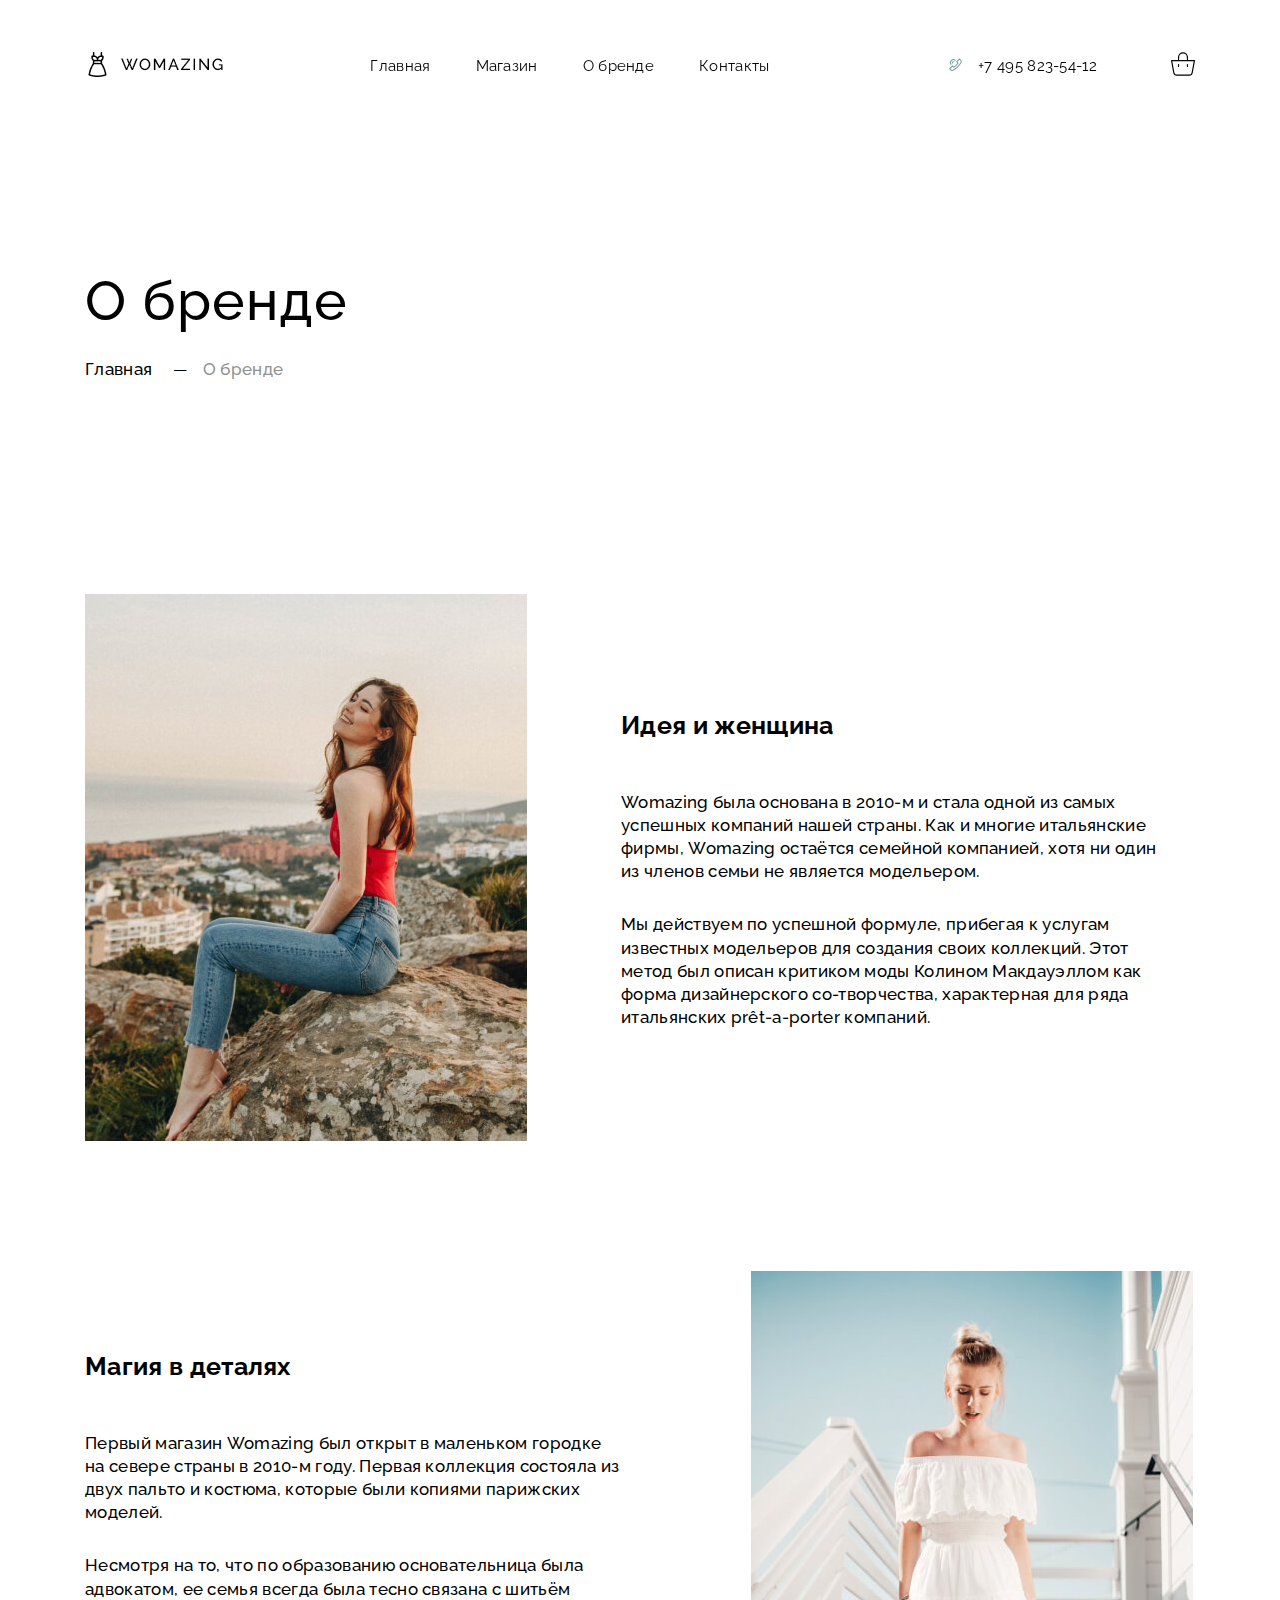
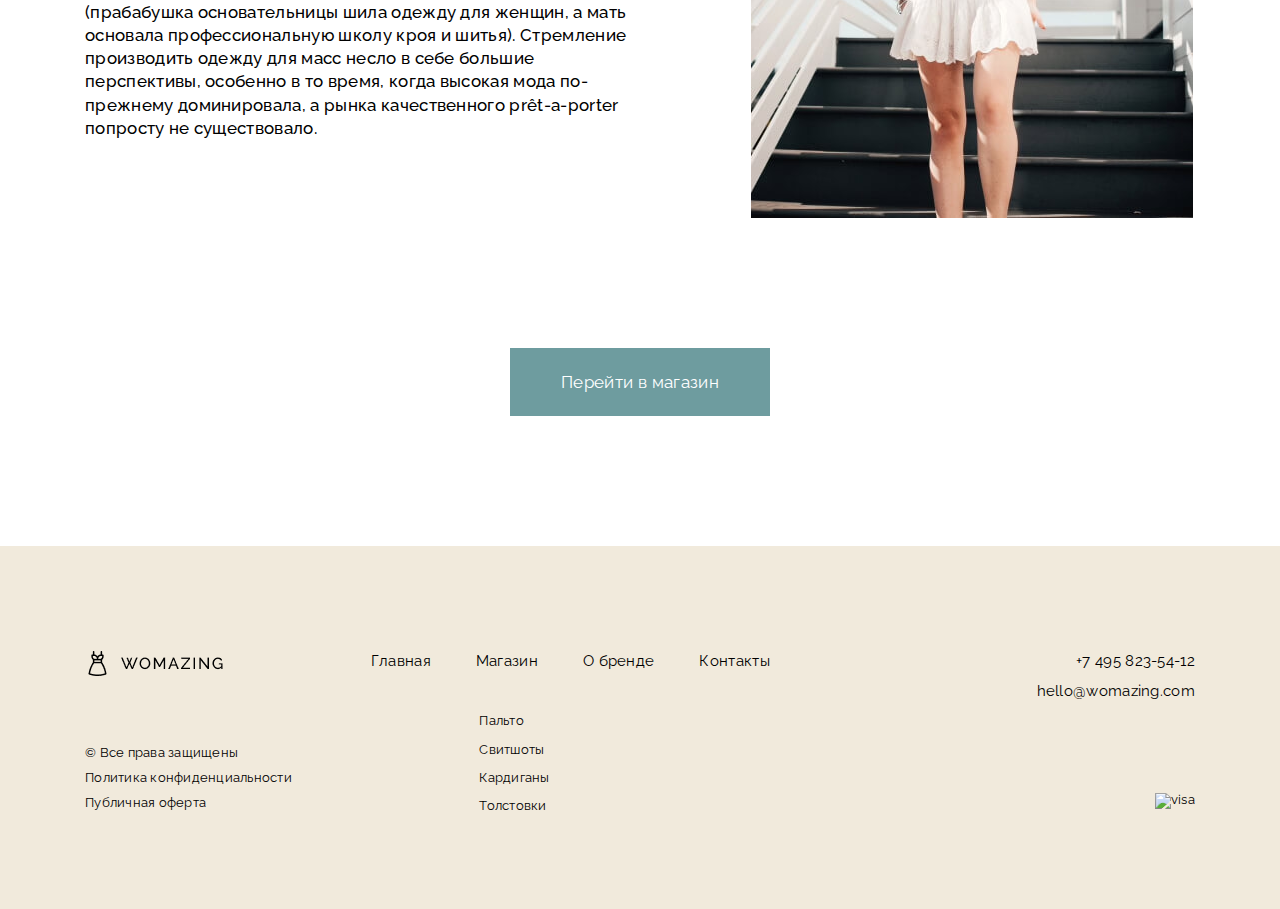
==== app/brand.html @ 7ce6ba7b "first commit" ====
<!DOCTYPE html>
<html lang="ru" class="page">
<head>
  <meta charset="UTF-8">
  <meta name="viewport" content="width=device-width, initial-scale=1.0">
  <link rel="shortcut icon" href="favicon.ico" type="image/x-icon">
  <meta http-equiv="X-UA-Compatible" content="ie=edge">
  <meta name="theme-color" content="#111111">
  <title>womazing</title>
  <link rel="preload" href="fonts/Raleway-Regular.woff2" as="font" type="font/woff2" crossorigin>
  <link rel="preload" href="fonts/Raleway-Medium.woff2" as="font" type="font/woff2" crossorigin>
  <link rel="preload" href="fonts/Raleway-Bold.woff2" as="font" type="font/woff2" crossorigin>
  <link rel="preload" href="fonts/Raleway-Black.woff2" as="font" type="font/woff2" crossorigin>
  <link rel="stylesheet" href="css/vendor.css">
  <link rel="stylesheet" href="css/main.css">
  <script defer src="js/main.js"></script>
</head>

<body class="page__body">
    <!-- ?======= header start ======= -->

<header class="header">
    <div class="container header__container">
        <a href="#" class="logo header__logo">
            <img src="img/logo.png" alt="Logo" class="logo__img">
        </a>
        <nav class="header__nav nav__list">
            <a class="header__item nav__item">Главная</a>
            <a class="header__item nav__item">Магазин</a>
            <a class="header__item nav__item">О бренде</a>
            <a class="header__item nav__item">Контакты</a>
        </nav>
        <div class="header__link">
            <a class="header__link-contact" href="tel:+79827072202">
                <svg class="header-phone__icon">
                    <use xlink:href="img/sprite.svg#phone"></use>
                </svg>
                <span class="phone__number">+7 495 823-54-12</span>
            </a>
            <a href="#" class="header__link-cart">
                <svg class="header-cart__icon">
                    <use xlink:href="img/sprite.svg#cart"></use>
                </svg>
            </a>
        </div>
    </div>
</header>
    <main class="main">
        <!-- ?=======brand-title start=======-->

<section class="brand-title">
    <div class="container brand-title__container">
        <h1 class="brand-title__title">О бренде</h1>
        <div class="brand-title__pagination">
            <ul class="brand-title__pagination-list">
                <li class="brand-title__pagination-item">
                    <a class="brand-title__pagination-link" href="">
                        Главная
                    </a>
                    <span>—</span>
                </li>
                <li class="brand-title__pagination-item">
                    <a class="brand-title__pagination-link brand-title__pagination-link--active" href="">
                        О бренде
                    </a>
                </li>
            </ul>
        </div>
    </div>
</section>
        <!-- ?=======history start=======-->

<div class="history">
    <div class="container history__container">
        <div class="history__content">
            <div class="history__block history__block-top">
                <picture class="history__pic">
                    <source srcset="img/brand1.avif" type="image/avif">
                    <source srcset="img/brand1.webp" type="image/webp">
                    <img class="history__image" loading="lazy" src="img/brand1.jpg" alt="pic">
                </picture>
                <section class="history__description">
                    <h3 class="history__title">Идея и женщина</h3>
                    <p class="history__text">Womazing была основана в 2010-м и стала одной из самых успешных компаний
                        нашей страны. Как и многие итальянские фирмы,
                        Womazing остаётся семейной компанией, хотя ни один из членов семьи не является модельером.
                    </p>
                    <p class="history__text">Мы действуем по успешной формуле, прибегая к услугам известных модельеров
                        для создания своих коллекций. Этот метод был
                        описан критиком моды Колином Макдауэллом как форма дизайнерского со-творчества, характерная для
                        ряда итальянских
                        prêt-a-porter компаний.
                    </p>
                </section>
            </div>
            <div class="history__block history__block-bottom">
                <picture class="history__pic">
                    <source srcset="img/brand2.avif" type="image/avif">
                    <source srcset="img/brand2.webp" type="image/webp">
                    <img class="history__image" loading="lazy" src="img/brand2.jpg" alt="pic">
                </picture>
                <section class="history__description history__description--bottom">
                    <h3 class="history__title">Магия в деталях</h3>
                    <p class="history__text">Первый магазин Womazing был открыт в маленьком городке на севере страны в
                        2010-м году. Первая коллекция состояла из
                        двух пальто и костюма, которые были копиями парижских моделей.
                    </p>
                    <p class="history__text">Несмотря на то, что по образованию основательница была адвокатом, ее семья
                        всегда была тесно связана с шитьём
                        (прабабушка основательницы шила одежду для женщин, а мать основала профессиональную школу кроя и
                        шитья). Стремление
                        производить одежду для масс несло в себе большие перспективы, особенно в то время, когда высокая
                        мода по-прежнему
                        доминировала, а рынка качественного prêt-a-porter попросту не существовало.
                    </p>
                </section>
            </div>
            <button class="history__btn">Перейти в магазин</button>
        </div>
    </div>
</div>

    </main>
    <!-- ? ======= footer start ======= -->

<footer class="footer">
    <div class="container footer__container">
        <a href="#" class="logo footer__logo">
            <img src="img/logo.png" alt="Logo" class="logo__img">
        </a>
        <nav class="footer__nav nav__list">
            <a class="footer__item nav__item">Главная</a>
            <a class="footer__item nav__item">Магазин</a>
            <a class="footer__item nav__item">О бренде</a>
            <a class="footer__item nav__item">Контакты</a>
        </nav>
        <div class="footer__link">
            <a class="footer__link-phone footer__link-contact" href="tel:+79827072202">
                +7 495 823-54-12
            </a>
            <a class="footer__link-email footer__link-contact" href="mailto:hello@womazing.com">
                hello@womazing.com
            </a>
        </div>
    </div>
    <div class="container footer__container">
        <div class="footer__bottom">
            <div class="footer__copyright">
                <p class="footer__copyright-text">© Все права защищены</p>
                <p class="footer__copyright-text">Политика конфиденциальности</p>
                <p class="footer__copyright-text">Публичная оферта</p>
            </div>
            <div class="footer__list">
                <a class="footer__item-link" href="#">Пальто</a>
                <a class="footer__item-link" href="#">Свитшоты</a>
                <a class="footer__item-link" href="#">Кардиганы</a>
                <a class="footer__item-link" href="#">Толстовки</a>
            </div>
            <div class="footer__social">
                <ul class="footer__social-list">
                    <li class="footer__social-item">
                        <a href="#">
                            <svg class="footer__icon">
                                <use xlink:href="../img/sprite.svg#instagram"></use>
                            </svg>
                        </a>
                    </li>
                    <li class="footer__social-item">
                        <a href="#">
                            <svg class="footer__icon">
                                <use xlink:href="../img/sprite.svg#facebook"></use>
                            </svg>
                        </a>
                    </li>
                    <li class="footer__social-item">
                        <a href="#">
                            <svg class="footer__icon">
                                <use xlink:href="../img/sprite.svg#twitter"></use>
                            </svg>
                        </a>
                    </li>
                </ul>
                <div class="footer__payment">
                    <img src="../img/visa.png" alt="visa">
                </div>
            </div>
        </div>
    </div>
</footer>
</body>

</html>
---- app/css/main.css ----
:root {
  --font: "Raleway", sans-serif;
  --content-width: 1110px;
  --container-offset: 10px;
  --container-width: calc(var(--content-width) + (var(--container-offset) * 2));
  --color-white: #fff;
  --color-black: #000;
  --color-alto: #d1d1d1;
  --color-ecruWhite: #f1eadc;
  --color-gothic: #6e9c9f;
  --color-hemp: #927876;
  --color-paleOyster: #998e78;
  --color-alto1: #d5d5d5;
  --color-gray: #858585;
  --color-gray1: #919191;
  --color-gray2: #808080;
  --color-dustyGray: #9c9c9c;
  --color-sweetPink: #fd9696;
  --color-peachOrange: #fdc796;
  --color-hemp: #927876;
}

/* stylelint-disable */
@font-face {
  font-family: "Raleway";
  src: url("../fonts/../fonts/Raleway-Regular.woff2") format("woff2");
  font-weight: 400;
  font-display: swap;
  font-style: normal;
}
@font-face {
  font-family: "Raleway";
  src: url("../fonts/../fonts/Raleway-Medium.woff2") format("woff2");
  font-weight: 500;
  font-display: swap;
  font-style: normal;
}
@font-face {
  font-family: "Raleway";
  src: url("../fonts/../fonts/Raleway-Bold.woff2") format("woff2");
  font-weight: 700;
  font-display: swap;
  font-style: normal;
}
@font-face {
  font-family: "Raleway";
  src: url("../fonts/../fonts/Raleway-Black.woff2") format("woff2");
  font-weight: 900;
  font-display: swap;
  font-style: normal;
}
*,
*::before,
*::after {
  -webkit-box-sizing: inherit;
  box-sizing: inherit;
}

ul {
  padding: 0;
  margin: 0;
}

li {
  list-style-type: none;
}

.page {
  height: 100%;
  font-family: var(--font);
  -webkit-text-size-adjust: 100%;
  -webkit-box-sizing: border-box;
  box-sizing: border-box;
}

.page__body {
  margin: 0 auto;
  min-width: 320px;
  min-height: 100%;
  font-size: 16px;
  position: relative;
}

img {
  height: auto;
  max-width: 100%;
  -o-object-fit: cover;
  object-fit: cover;
}

a {
  text-decoration: none;
}

.is-hidden {
  display: none !important;
  /* stylelint-disable-line declaration-no-important */
}

.btn-reset {
  border: none;
  padding: 0;
  background: transparent;
  cursor: pointer;
}

.list-reset {
  list-style: none;
  margin: 0;
  padding: 0;
}

.input-reset {
  -webkit-appearance: none;
  -moz-appearance: none;
  appearance: none;
  border: none;
  border-radius: 0;
  background-color: #fff;
}
.input-reset::-webkit-search-decoration, .input-reset::-webkit-search-cancel-button, .input-reset::-webkit-search-results-button, .input-reset::-webkit-search-results-decoration {
  display: none;
}

.visually-hidden {
  position: absolute;
  overflow: hidden;
  margin: -1px;
  border: 0;
  padding: 0;
  width: 1px;
  height: 1px;
  clip: rect(0 0 0 0);
}

.container {
  margin: 0 auto;
  padding: 0 var(--container-offset);
  max-width: var(--container-width);
}

.js-focus-visible :focus:not(.focus-visible) {
  outline: none;
}

.centered {
  text-align: center;
}

.dis-scroll {
  position: fixed;
  left: 0;
  top: 0;
  overflow: hidden;
  width: 100%;
  height: 100vh;
  -ms-scroll-chaining: none;
  overscroll-behavior: none;
}

.page--ios .dis-scroll {
  position: relative;
}

.header {
  width: 100%;
  position: fixed;
  z-index: 22;
}
.header__container {
  padding-top: 38px;
  width: 100%;
  height: 95px;
  display: -webkit-box;
  display: -ms-flexbox;
  display: flex;
  -webkit-box-pack: justify;
  -ms-flex-pack: justify;
  justify-content: space-between;
  -webkit-box-align: center;
  -ms-flex-align: center;
  align-items: center;
}
.header__nav {
  display: -webkit-box;
  display: -ms-flexbox;
  display: flex;
  margin-left: -33px;
}
.header__item {
  font-style: normal;
  font-weight: 400;
  font-size: 15px;
  line-height: 140%;
  letter-spacing: 0.02em;
  color: var(--color-black);
  -webkit-transition: 0.5s;
  -o-transition: 0.5s;
  transition: 0.5s;
}
.header__item:hover {
  -webkit-transition: 0.5s;
  -o-transition: 0.5s;
  transition: 0.5s;
  cursor: pointer;
  color: var(--color-gothic);
}
.header__item:not(:last-child) {
  margin-right: 45px;
}
.header__link {
  display: -webkit-box;
  display: -ms-flexbox;
  display: flex;
  -webkit-box-align: center;
  -ms-flex-align: center;
  align-items: center;
}
.header-phone__icon {
  width: 15px;
  height: 15px;
  margin-right: 10px;
  fill: var(--color-gothic);
}
.header__link-contact {
  font-style: normal;
  font-weight: 400;
  font-size: 15px;
  line-height: 140%;
  letter-spacing: 0.02em;
  color: var(--color-black);
  margin-right: 74px;
}
.header-cart__icon {
  width: 24px;
  height: 24px;
}

.hero {
  margin-bottom: 40px;
}
.hero__background {
  width: 45%;
  height: 826px;
  background-color: var(--color-ecruWhite);
  position: absolute;
  top: 0;
  right: 0;
}
.hero__container {
  display: -webkit-box;
  display: -ms-flexbox;
  display: flex;
  -webkit-box-pack: justify;
  -ms-flex-pack: justify;
  justify-content: space-between;
}
.hero__left {
  width: 50%;
  padding-top: 267px;
}
.hero__title {
  margin: 0;
  font-style: normal;
  font-weight: 500;
  font-size: 55px;
  line-height: 110%;
  letter-spacing: 0.02em;
  color: var(--color-black);
}
.hero__right {
  width: 45%;
  padding-top: 120px;
  padding-left: 90px;
  position: relative;
}
.hero__pic--large {
  width: 410px;
  height: 646px;
}
.hero__pic--left {
  width: 190px;
  height: 318px;
  position: absolute;
  bottom: -46px;
  left: -8%;
}
.hero__pic--right {
  width: 197px;
  height: 197px;
  position: absolute;
  bottom: 43.5%;
  left: 81.5%;
}
.hero__slider {
  width: 385px;
  margin: 0;
}
.hero__slide {
  display: -webkit-box;
  display: -ms-flexbox;
  display: flex;
  -webkit-box-orient: vertical;
  -webkit-box-direction: normal;
  -ms-flex-direction: column;
  flex-direction: column;
  -webkit-box-align: end;
  -ms-flex-align: end;
  align-items: flex-end;
}
.hero__slide-text {
  margin: 0;
  margin-top: 44px;
  margin-bottom: 53px;
  text-align: left;
  font-style: normal;
  font-weight: 400;
  font-size: 20px;
  line-height: 140%;
  text-align: right;
  letter-spacing: 0.02em;
  color: var(--color-black);
}
.hero__button-wrap {
  width: 311px;
  height: 67px;
  display: -webkit-box;
  display: -ms-flexbox;
  display: flex;
  -webkit-box-pack: justify;
  -ms-flex-pack: justify;
  justify-content: space-between;
  background: rgba(110, 156, 159, 0.1);
}
.hero__wrap-svg {
  width: 67px;
  height: 67px;
  display: -webkit-box;
  display: -ms-flexbox;
  display: flex;
  -webkit-box-pack: center;
  -ms-flex-pack: center;
  justify-content: center;
  -webkit-box-align: center;
  -ms-flex-align: center;
  align-items: center;
}
.hero__arrow {
  width: 34px;
  height: 28px;
  -webkit-transform: rotate(90deg);
  -ms-transform: rotate(90deg);
  transform: rotate(90deg);
}
.hero__arrow use {
  stroke: var(--color-gothic);
}
.hero__link {
  width: 244px;
  height: 65px;
  display: -webkit-box;
  display: -ms-flexbox;
  display: flex;
  -webkit-box-pack: center;
  -ms-flex-pack: center;
  justify-content: center;
  -webkit-box-align: center;
  -ms-flex-align: center;
  align-items: center;
  font-style: normal;
  font-weight: 400;
  font-size: 17px;
  line-height: 138.9%;
  text-align: center;
  letter-spacing: 0.02em;
  color: var(--color-white);
  background-color: var(--color-gothic);
  -webkit-transition: 0.5s;
  -o-transition: 0.5s;
  transition: 0.5s;
}
.hero__link:hover {
  color: var(--color-gothic);
  background-color: var(--color-white);
  border: 1px solid var(--color-gothic);
  -webkit-transition: 0.5s;
  -o-transition: 0.5s;
  transition: 0.5s;
}
.hero__slider {
  height: 392px;
}
.hero__pagination {
  left: 134px !important;
}
.hero__pagination > .swiper-pagination-bullet {
  background-color: var(--color-black);
  opacity: 0.36;
  width: 30px;
  height: 4px;
  border-radius: 0;
}
.hero__pagination > .swiper-pagination-bullet-active {
  opacity: 1;
}

.collection {
  padding-top: 177px;
}
.collection__container {
  display: -webkit-box;
  display: -ms-flexbox;
  display: flex;
  -webkit-box-orient: vertical;
  -webkit-box-direction: normal;
  -ms-flex-direction: column;
  flex-direction: column;
  -webkit-box-align: center;
  -ms-flex-align: center;
  align-items: center;
}
.collection__title {
  margin: 0 0 92px 0;
  font-style: normal;
  font-weight: 500;
  font-size: 40px;
  line-height: 110%;
  letter-spacing: 0.02em;
  color: var(--color-black);
  -ms-flex-item-align: start;
  align-self: flex-start;
}
.collection__gallery {
  display: -ms-grid;
  display: grid;
  -ms-grid-columns: (1fr)[3];
  grid-template-columns: repeat(3, 1fr);
  -ms-grid-rows: 560px;
  grid-template-rows: 560px;
  -webkit-column-gap: 32px;
  -moz-column-gap: 32px;
  column-gap: 32px;
}
.collection-gallery__card {
  width: 350px;
  height: 560px;
  margin: 0;
}
.collection-gallery__pic {
  max-height: 480px;
  background-color: var(--color-alto);
  position: relative;
}
.collection-gallery__background::before {
  position: absolute;
  content: "";
  width: 100%;
  height: 100%;
  background-color: rgba(110, 156, 159, 0.64);
  background-image: url(../../img/hand.svg);
  background-repeat: no-repeat;
  background-position: center center;
  opacity: 0;
  top: 0;
  left: 0;
  -webkit-transition: 0.5s;
  -o-transition: 0.5s;
  transition: 0.5s;
  cursor: pointer;
}
.collection-gallery__background:hover::before {
  opacity: 0.65;
  -webkit-transition: 0.5s;
  -o-transition: 0.5s;
  transition: 0.5s;
}
.collection-gallery__background-link {
  width: 30px;
  height: 30px;
  display: block;
}
.collection-gallery__image {
  width: 100%;
  height: 100%;
  display: block;
  -o-object-fit: cover;
  object-fit: cover;
}
.collection-gallery__signed {
  margin-top: 22px;
  text-align: center;
}
.collection-gallery__product {
  margin: 0;
  margin-bottom: 10px;
  font-style: normal;
  font-weight: 500;
  font-size: 20px;
  line-height: 140%;
  letter-spacing: 0.02em;
  color: var(--color-black);
}
.collection-gallery__price {
  font-style: normal;
  font-weight: 500;
  font-size: 15px;
  line-height: 140%;
  letter-spacing: 0.02em;
  color: var(--color-paleOyster);
}
.collection-gallery__price--old {
  color: var(--color-dustyGray);
  margin-right: 10px;
}
.collection-gallery__link {
  width: 243px;
  height: 68px;
  border: 1px solid var(--color-gothic);
  margin-top: 65px;
  text-align: center;
  display: -webkit-box;
  display: -ms-flexbox;
  display: flex;
  -webkit-box-pack: center;
  -ms-flex-pack: center;
  justify-content: center;
  -webkit-box-align: center;
  -ms-flex-align: center;
  align-items: center;
  font-style: normal;
  font-weight: 400;
  font-size: 17px;
  line-height: 138.9%;
  letter-spacing: 0.02em;
  color: var(--color-gothic);
  -webkit-transition: 0.5s;
  -o-transition: 0.5s;
  transition: 0.5s;
}
.collection-gallery__link:hover {
  color: var(--color-white);
  background-color: var(--color-gothic);
  -webkit-transition: 0.5s;
  -o-transition: 0.5s;
  transition: 0.5s;
}

.benefits {
  padding-top: 128px;
  padding-bottom: 130px;
}
.benefits__title {
  margin: 0;
  margin-bottom: 92px;
  font-style: normal;
  font-weight: 500;
  font-size: 40px;
  line-height: 110%;
  letter-spacing: 0.02em;
  color: var(--color-black);
}
.benefits__list {
  display: -ms-grid;
  display: grid;
  -ms-grid-columns: (1fr)[3];
  grid-template-columns: repeat(3, 1fr);
  grid-auto-rows: auto;
  -webkit-column-gap: 29px;
  -moz-column-gap: 29px;
  column-gap: 29px;
}
.benefits__item {
  font-style: normal;
  font-weight: 500;
  line-height: 140%;
  letter-spacing: 0.02em;
  color: var(--color-black);
}
.benefits__icon {
  width: 61px;
  height: 61px;
}
.benefits__icon use {
  fill: var(--color-black);
  stroke: var(--color-black);
}
.benefits__subtitle {
  margin: 36px 0 33px 0;
  font-size: 25px;
}
.benefits__text {
  margin: 0;
  font-size: 17px;
}

.command {
  padding-top: 22px;
  padding-bottom: 117px;
}
.command__container {
  font-style: normal;
  font-weight: 500;
  font-size: 25px;
  line-height: 140%;
  letter-spacing: 0.02em;
  color: var(--color-black);
  width: 1200px;
  margin-left: auto;
  margin-right: auto;
  display: -webkit-box;
  display: -ms-flexbox;
  display: flex;
  -webkit-box-pack: justify;
  -ms-flex-pack: justify;
  justify-content: space-between;
  -webkit-box-align: center;
  -ms-flex-align: center;
  align-items: center;
}
.command__title {
  margin: 0 0 92px 0;
  font-size: 40px;
}
.command__slider {
  width: 71%;
  padding-left: 39px;
}
.command__content {
  width: 28%;
  padding-left: 33px;
  height: 345px;
}
.command__subtitle {
  margin: 0 0 28px 0;
  font-size: 25px;
}
.command__text {
  margin: 0 0 23px 0;
  font-size: 17px;
  line-height: 140%;
}
.command__link {
  font-size: 17px;
  color: var(--color-gothic);
}
.command__pagination > .swiper-pagination-bullet {
  background-color: var(--color-white);
  opacity: 0.36;
  width: 30px;
  height: 4px;
  border-radius: 0;
}
.command__pagination > .swiper-pagination-bullet-active {
  opacity: 1;
}
.command__button-prev::after {
  content: "";
}
.command__button-next::after {
  content: "";
}
.command__prev {
  width: 50px;
  height: 50px;
}
.command__prev use {
  width: 100%;
  height: 100%;
  stroke: var(--color-gray);
}

.footer {
  width: 100%;
  height: 363px;
  padding-top: 105px;
  background-color: var(--color-ecruWhite);
  display: -webkit-box;
  display: -ms-flexbox;
  display: flex;
  -webkit-box-orient: vertical;
  -webkit-box-direction: normal;
  -ms-flex-direction: column;
  flex-direction: column;
}
.footer__container {
  width: 100%;
  display: -webkit-box;
  display: -ms-flexbox;
  display: flex;
  -webkit-box-pack: justify;
  -ms-flex-pack: justify;
  justify-content: space-between;
  -webkit-box-align: start;
  -ms-flex-align: start;
  align-items: flex-start;
}
.footer__nav {
  display: -webkit-box;
  display: -ms-flexbox;
  display: flex;
  margin-left: -120px;
}
.footer__item {
  font-style: normal;
  font-weight: 400;
  font-size: 15px;
  line-height: 140%;
  letter-spacing: 0.02em;
  color: var(--color-black);
  -webkit-transition: 0.5s;
  -o-transition: 0.5s;
  transition: 0.5s;
}
.footer__item:hover {
  -webkit-transition: 0.5s;
  -o-transition: 0.5s;
  transition: 0.5s;
  cursor: pointer;
  color: var(--color-gothic);
}
.footer__item:not(:last-child) {
  margin-right: 45px;
}
.footer__link {
  display: -webkit-box;
  display: -ms-flexbox;
  display: flex;
  -webkit-box-orient: vertical;
  -webkit-box-direction: normal;
  -ms-flex-direction: column;
  flex-direction: column;
  -webkit-box-align: end;
  -ms-flex-align: end;
  align-items: flex-end;
}
.footer__link-contact {
  font-style: normal;
  font-weight: 400;
  font-size: 15px;
  line-height: 140%;
  letter-spacing: 0.02em;
  color: var(--color-black);
}
.footer-cart__icon {
  width: 24px;
  height: 24px;
}
.footer__bottom {
  width: 100%;
  display: -webkit-box;
  display: -ms-flexbox;
  display: flex;
  -webkit-box-pack: justify;
  -ms-flex-pack: justify;
  justify-content: space-between;
  -webkit-box-align: center;
  -ms-flex-align: center;
  align-items: center;
  font-style: normal;
  font-weight: 400;
  font-size: 13px;
  letter-spacing: 0.02em;
  color: var(--color-black);
}
.footer__copyright {
  padding-top: 39px;
}
.footer__copyright-text {
  margin: 0;
}
.footer__copyright-text:not(:last-child) {
  margin-bottom: 10px;
}
.footer__list {
  margin-left: -365px;
  height: 113px;
  display: -webkit-box;
  display: -ms-flexbox;
  display: flex;
  -webkit-box-orient: vertical;
  -webkit-box-direction: normal;
  -ms-flex-direction: column;
  flex-direction: column;
  -webkit-box-pack: justify;
  -ms-flex-pack: justify;
  justify-content: space-between;
  padding-top: 10px;
}
.footer__social-list {
  display: -webkit-box;
  display: -ms-flexbox;
  display: flex;
}
.footer__social-item:not(:last-child) {
  margin-right: 12px;
}
.footer__icon {
  width: 23px;
  height: 23px;
}
.footer__item-link {
  font-style: normal;
  font-weight: 400;
  font-size: 13px;
  line-height: 140%;
  letter-spacing: 0.02em;
  color: var(--color-black);
}
.footer__payment {
  text-align: right;
  margin-top: 22px;
}
.footer__link-phone {
  margin-bottom: 9px;
}
.footer__social {
  height: 100px;
  display: -webkit-box;
  display: -ms-flexbox;
  display: flex;
  -webkit-box-orient: vertical;
  -webkit-box-direction: normal;
  -ms-flex-direction: column;
  flex-direction: column;
  -webkit-box-pack: end;
  -ms-flex-pack: end;
  justify-content: flex-end;
}

.caption {
  padding-top: 270px;
}
.caption__title {
  margin: 0;
  font-style: normal;
  font-weight: 500;
  font-size: 55px;
  line-height: 110%;
  letter-spacing: 0.02em;
  color: var(--color-black);
}
.caption__pagination {
  margin-top: 26px;
}
.caption__pagination-list {
  display: -webkit-box;
  display: -ms-flexbox;
  display: flex;
  -webkit-box-pack: start;
  -ms-flex-pack: start;
  justify-content: flex-start;
}
.caption__pagination-list span {
  margin: 0 10px;
}
.caption__pagination-link {
  font-style: normal;
  font-weight: 500;
  font-size: 17px;
  line-height: 140%;
  letter-spacing: 0.02em;
  color: var(--color-black);
}
.caption__pagination-link--active {
  color: var(--color-gray1);
}

.filter {
  padding-top: 214px;
}
.filter__tabs {
  display: -webkit-box;
  display: -ms-flexbox;
  display: flex;
  -webkit-box-pack: start;
  -ms-flex-pack: start;
  justify-content: flex-start;
  height: 61px;
}
.filter__tabs-item {
  height: 100%;
}
.filter__tabs-item:not(:last-child) {
  margin-right: 9px;
}
.filter__tabs-link {
  font-style: normal;
  font-weight: 500;
  font-size: 17px;
  line-height: 140%;
  letter-spacing: 0.02em;
  color: var(--color-black);
  width: 100%;
  height: 100%;
  display: -webkit-box;
  display: -ms-flexbox;
  display: flex;
  -webkit-box-align: center;
  -ms-flex-align: center;
  align-items: center;
  padding: 0 3.8em;
  border: 1px solid var(--color-black);
  -webkit-transition: 0.5s;
  -o-transition: 0.5s;
  transition: 0.5s;
}
.filter__tabs-link:hover {
  background-color: var(--color-black);
  color: var(--color-white);
  -webkit-transition: 0.5s;
  -o-transition: 0.5s;
  transition: 0.5s;
}

.gallery {
  padding-top: 94px;
  padding-bottom: 235px;
}
.gallery__product-counter {
  margin: 0;
  font-style: normal;
  font-weight: 500;
  font-size: 17px;
  line-height: 140%;
  letter-spacing: 0.02em;
  color: var(--color-gray2);
}
.gallery__gallery {
  margin-top: 63px;
  margin-bottom: 61px;
  display: -ms-grid;
  display: grid;
  -ms-grid-columns: (1fr)[3];
  grid-template-columns: repeat(3, 1fr);
  -ms-grid-rows: (560px)[3];
  grid-template-rows: repeat(3, 560px);
  grid-auto-rows: 560px;
  -webkit-column-gap: 32px;
  -moz-column-gap: 32px;
  column-gap: 32px;
  row-gap: 65px;
}
.gallery-gallery__card {
  width: 350px;
  height: 560px;
  margin: 0;
}
.gallery-gallery__pic {
  max-height: 478px;
  background-color: var(--color-alto);
  position: relative;
}
.gallery-gallery__background::before {
  position: absolute;
  content: "";
  width: 100%;
  height: 100%;
  background-color: rgba(110, 156, 159, 0.64);
  background-image: url(../../img/hand.svg);
  background-repeat: no-repeat;
  background-position: center center;
  opacity: 0;
  top: 0;
  left: 0;
  -webkit-transition: 0.5s;
  -o-transition: 0.5s;
  transition: 0.5s;
  cursor: pointer;
}
.gallery-gallery__background:hover::before {
  opacity: 0.65;
  -webkit-transition: 0.5s;
  -o-transition: 0.5s;
  transition: 0.5s;
}
.gallery-gallery__background-link {
  width: 30px;
  height: 30px;
  display: block;
}
.gallery-gallery__image {
  width: 100%;
  height: 100%;
  display: block;
  -o-object-fit: cover;
  object-fit: cover;
}
.gallery-gallery__signed {
  margin-top: 22px;
  text-align: center;
}
.gallery-gallery__product {
  margin: 0;
  margin-bottom: 10px;
  font-style: normal;
  font-weight: 500;
  font-size: 20px;
  line-height: 140%;
  letter-spacing: 0.02em;
  color: var(--color-black);
}
.gallery-gallery__price {
  font-style: normal;
  font-weight: 500;
  font-size: 15px;
  line-height: 140%;
  letter-spacing: 0.02em;
  color: var(--color-paleOyster);
}
.gallery-gallery__price--old {
  color: var(--color-dustyGray);
  margin-right: 10px;
}

.swetshot-caption {
  padding-top: 191px;
}
.swetshot-caption__title {
  margin: 0;
  font-style: normal;
  font-weight: 500;
  font-size: 55px;
  line-height: 110%;
  letter-spacing: 0.02em;
  color: var(--color-black);
}
.swetshot-caption__pagination {
  margin-top: 26px;
}
.swetshot-caption__pagination-list {
  display: -webkit-box;
  display: -ms-flexbox;
  display: flex;
  -webkit-box-pack: start;
  -ms-flex-pack: start;
  justify-content: flex-start;
  -webkit-box-align: center;
  -ms-flex-align: center;
  align-items: center;
}
.swetshot-caption__pagination-list span {
  margin: 0 10px;
}
.swetshot-caption__pagination-link {
  font-style: normal;
  font-weight: 500;
  font-size: 17px;
  line-height: 140%;
  letter-spacing: 0.02em;
  color: var(--color-black);
}
.swetshot-caption__pagination-link--active {
  color: var(--color-gray1);
}

.product-card {
  margin-top: 102px;
}
.product-card__container {
  display: -webkit-box;
  display: -ms-flexbox;
  display: flex;
  -webkit-box-pack: justify;
  -ms-flex-pack: justify;
  justify-content: space-between;
}
.product-card__block-pic {
  width: 48.5%;
  height: 729px;
}
.product-card__pic {
  width: 100%;
  height: 100%;
  -o-object-fit: cover;
  object-fit: cover;
}
.product-card__features {
  width: 51.5%;
  display: -webkit-box;
  display: -ms-flexbox;
  display: flex;
  -webkit-box-orient: vertical;
  -webkit-box-direction: normal;
  -ms-flex-direction: column;
  flex-direction: column;
  -webkit-box-pack: center;
  -ms-flex-pack: center;
  justify-content: center;
  -webkit-box-align: start;
  -ms-flex-align: start;
  align-items: flex-start;
  padding-left: 74px;
}
.product-card__features-price {
  font-style: normal;
  font-weight: 500;
  font-size: 30px;
  line-height: 110%;
  letter-spacing: 0.02em;
  color: var(--color-dustyGray);
}
.product-card__price--old {
  color: var(--color-paleOyster);
  font-size: 41px;
  margin-right: 20px;
}
.product-card__subtitle {
  margin: 64px 0 31px 0;
  font-style: normal;
  font-weight: 500;
  font-size: 20px;
  line-height: 140%;
  letter-spacing: 0.02em;
  color: var(--color-black);
}
.product-card__size {
  display: -webkit-box;
  display: -ms-flexbox;
  display: flex;
  -webkit-box-pack: start;
  -ms-flex-pack: start;
  justify-content: flex-start;
}
.product-card__size-item {
  width: 41px;
  height: 41px;
  border: 1px solid var(--color-black);
  display: -webkit-box;
  display: -ms-flexbox;
  display: flex;
  -webkit-box-pack: center;
  -ms-flex-pack: center;
  justify-content: center;
  -webkit-box-align: center;
  -ms-flex-align: center;
  align-items: center;
  font-style: normal;
  font-weight: 500;
  font-size: 17px;
  line-height: 140%;
  letter-spacing: 0.02em;
  color: var(--color-black);
  -webkit-transition: 0.5s;
  -o-transition: 0.5s;
  transition: 0.5s;
}
.product-card__size-item:hover {
  color: var(--color-white);
  background-color: var(--color-black);
  -webkit-transition: 0.5s;
  -o-transition: 0.5s;
  transition: 0.5s;
}
.product-card__size-item:not(:last-child) {
  margin-right: 14px;
}
.product-card__color {
  display: -webkit-box;
  display: -ms-flexbox;
  display: flex;
  margin-bottom: 59px;
}
.product-card__color-item {
  width: 41px;
  height: 41px;
  border-radius: 50%;
  -webkit-transition: 0.5s;
  -o-transition: 0.5s;
  transition: 0.5s;
}
.product-card__color-item:hover {
  border: 1px solid var(--color-black);
  -webkit-transition: 0.5s;
  -o-transition: 0.5s;
  transition: 0.5s;
}
.product-card__color-item--brown {
  background-color: var(--color-hemp);
}
.product-card__color-item--gray {
  background-color: var(--color-alto1);
}
.product-card__color-item--pinc {
  background-color: var(--color-sweetPink);
}
.product-card__color-item--orange {
  background-color: var(--color-peachOrange);
}
.product-card__color-item:not(:last-child) {
  margin-right: 14px;
}
.product-card__choice {
  display: -webkit-box;
  display: -ms-flexbox;
  display: flex;
  -webkit-box-pack: start;
  -ms-flex-pack: start;
  justify-content: flex-start;
}
.product-card__choice-caunter {
  width: 68px;
  height: 68px;
  margin-right: 11px;
  display: -webkit-box;
  display: -ms-flexbox;
  display: flex;
  -webkit-box-pack: center;
  -ms-flex-pack: center;
  justify-content: center;
  -webkit-box-align: center;
  -ms-flex-align: center;
  align-items: center;
  font-style: normal;
  font-weight: 400;
  font-size: 20px;
  line-height: 140%;
  letter-spacing: 0.02em;
  color: var(--color-black);
  border: 1px solid var(--color-alto);
}
.product-card__choice-card {
  width: 268px;
  height: 68px;
  border: none;
  display: -webkit-box;
  display: -ms-flexbox;
  display: flex;
  -webkit-box-align: center;
  -ms-flex-align: center;
  align-items: center;
  -webkit-box-pack: center;
  -ms-flex-pack: center;
  justify-content: center;
  font-style: normal;
  font-weight: 400;
  font-size: 17px;
  line-height: 138.9%;
  text-align: center;
  letter-spacing: 0.02em;
  color: var(--color-white);
  background-color: var(--color-gothic);
  -webkit-transition: 0.5s;
  -o-transition: 0.5s;
  transition: 0.5s;
}
.product-card__choice-card:hover {
  color: var(--color-gothic);
  background-color: var(--color-white);
  border: 1px solid var(--color-gothic);
  -webkit-transition: 0.5s;
  -o-transition: 0.5s;
  transition: 0.5s;
}

.related-product {
  padding-top: 130px;
  padding-bottom: 128px;
}
.related-product__title {
  margin: 0 0 66px 3px;
  font-style: normal;
  font-weight: 500;
  font-size: 40px;
  line-height: 110%;
  letter-spacing: 0.02em;
  color: var(--color-black);
}
.related-product__gallery {
  display: -ms-grid;
  display: grid;
  -ms-grid-columns: (1fr)[3];
  grid-template-columns: repeat(3, 1fr);
  -ms-grid-rows: 560px;
  grid-template-rows: 560px;
  -webkit-column-gap: 32px;
  -moz-column-gap: 32px;
  column-gap: 32px;
}
.related-product-gallery__card {
  width: 350px;
  height: 560px;
  margin: 0;
}
.related-product-gallery__pic {
  max-height: 478px;
  background-color: var(--color-alto);
  position: relative;
}
.related-product-gallery__image {
  width: 100%;
  height: 100%;
  -o-object-fit: cover;
  object-fit: cover;
}
.related-product-gallery__background::before {
  position: absolute;
  content: "";
  width: 100%;
  height: 100%;
  background-color: rgba(110, 156, 159, 0.64);
  background-image: url(../../img/hand.svg);
  background-repeat: no-repeat;
  background-position: center center;
  opacity: 0;
  top: 0;
  left: 0;
  -webkit-transition: 0.5s;
  -o-transition: 0.5s;
  transition: 0.5s;
  cursor: pointer;
}
.related-product-gallery__background:hover::before {
  opacity: 0.65;
  -webkit-transition: 0.5s;
  -o-transition: 0.5s;
  transition: 0.5s;
}
.related-product-gallery__background-link {
  width: 30px;
  height: 30px;
  display: block;
}
.related-product-gallery__image {
  width: 100%;
  height: 100%;
  display: block;
  -o-object-fit: cover;
  object-fit: cover;
}
.related-product-gallery__signed {
  margin-top: 24px;
  text-align: center;
}
.related-product-gallery__product {
  margin: 0;
  margin-bottom: 10px;
  font-style: normal;
  font-weight: 500;
  font-size: 20px;
  line-height: 140%;
  letter-spacing: 0.02em;
  color: var(--color-black);
}
.related-product-gallery__price {
  font-style: normal;
  font-weight: 500;
  font-size: 15px;
  line-height: 140%;
  letter-spacing: 0.02em;
  color: var(--color-paleOyster);
}
.related-product-gallery__price--old {
  color: var(--color-dustyGray);
  margin-right: 10px;
}

.brand-title {
  padding-top: 271px;
}
.brand-title__title {
  margin: 0;
  font-style: normal;
  font-weight: 500;
  font-size: 55px;
  line-height: 110%;
  letter-spacing: 0.02em;
  color: var(--color-black);
}
.brand-title__pagination {
  margin-top: 26px;
}
.brand-title__pagination-list {
  display: -webkit-box;
  display: -ms-flexbox;
  display: flex;
  -webkit-box-pack: start;
  -ms-flex-pack: start;
  justify-content: flex-start;
  -webkit-box-align: center;
  -ms-flex-align: center;
  align-items: center;
}
.brand-title__pagination-list span {
  margin: 0 16px;
}
.brand-title__pagination-link {
  font-style: normal;
  font-weight: 500;
  font-size: 17px;
  line-height: 140%;
  letter-spacing: 0.02em;
  color: var(--color-black);
}
.brand-title__pagination-link--active {
  color: var(--color-gray1);
}

.history {
  padding-top: 213px;
  padding-bottom: 130px;
}
.history__content {
  display: -webkit-box;
  display: -ms-flexbox;
  display: flex;
  -webkit-box-orient: vertical;
  -webkit-box-direction: normal;
  -ms-flex-direction: column;
  flex-direction: column;
  -webkit-box-align: center;
  -ms-flex-align: center;
  align-items: center;
}
.history__block {
  display: -webkit-box;
  display: -ms-flexbox;
  display: flex;
  -webkit-box-pack: start;
  -ms-flex-pack: start;
  justify-content: flex-start;
  -webkit-box-align: start;
  -ms-flex-align: start;
  align-items: flex-start;
}
.history__pic {
  width: 40%;
  height: 547px;
}
.history__description {
  width: 50%;
  height: 100%;
  margin-left: 92px;
  line-height: 145%;
  letter-spacing: 0.02em;
  font-weight: 500;
  font-style: normal;
  color: var(--color-black);
  padding-top: 120px;
}
.history__title {
  margin: 0;
  font-size: 25px;
  margin-bottom: 53px;
}
.history__text {
  margin: 0;
  font-size: 17px;
}
.history__text:not(:last-child) {
  margin-bottom: 30px;
}
.history__block-bottom {
  -webkit-box-orient: horizontal;
  -webkit-box-direction: reverse;
  -ms-flex-direction: row-reverse;
  flex-direction: row-reverse;
  -webkit-box-pack: justify;
  -ms-flex-pack: justify;
  justify-content: space-between;
  margin-top: 130px;
}
.history__description--bottom {
  width: 50%;
  height: 100%;
  margin-left: 0;
  line-height: 145%;
  letter-spacing: 0.02em;
  font-weight: 500;
  font-style: normal;
  color: var(--color-black);
  padding-top: 84px;
}
.history__btn {
  width: 260px;
  height: 68px;
  border: none;
  display: -webkit-box;
  display: -ms-flexbox;
  display: flex;
  -webkit-box-pack: center;
  -ms-flex-pack: center;
  justify-content: center;
  -webkit-box-align: center;
  -ms-flex-align: center;
  align-items: center;
  font-style: normal;
  font-weight: 400;
  font-size: 17px;
  line-height: 138.9%;
  letter-spacing: 0.02em;
  color: var(--color-white);
  background-color: var(--color-gothic);
  -webkit-transition: 0.5s;
  -o-transition: 0.5s;
  transition: 0.5s;
  margin-top: 130px;
}
.history__btn:hover {
  color: var(--color-gothic);
  background-color: var(--color-white);
  border: 1px solid var(--color-gothic);
  -webkit-transition: 0.5s;
  -o-transition: 0.5s;
  transition: 0.5s;
}

.contacts-title {
  padding-top: 270px;
  padding-left: 5px;
}
.contacts-title__title {
  margin: 0;
  font-style: normal;
  font-weight: 500;
  font-size: 55px;
  line-height: 110%;
  letter-spacing: 0.02em;
  color: var(--color-black);
}
.contacts-title__pagination {
  margin-top: 26px;
}
.contacts-title__pagination-list {
  display: -webkit-box;
  display: -ms-flexbox;
  display: flex;
  -webkit-box-pack: start;
  -ms-flex-pack: start;
  justify-content: flex-start;
}
.contacts-title__pagination-list span {
  margin: 0 10px;
}
.contacts-title__pagination-link {
  font-style: normal;
  font-weight: 500;
  font-size: 17px;
  line-height: 140%;
  letter-spacing: 0.02em;
  color: var(--color-black);
}
.contacts-title__pagination-link--active {
  color: var(--color-gray1);
}

.map {
  padding-top: 214px;
}
.map__pic {
  width: 100%;
  height: 476px;
  background-color: var(--color-alto);
}

.contacts {
  padding-top: 132px;
}
.contacts__list {
  display: -webkit-box;
  display: -ms-flexbox;
  display: flex;
  -webkit-box-pack: start;
  -ms-flex-pack: start;
  justify-content: flex-start;
}
.contacts__item {
  display: -webkit-box;
  display: -ms-flexbox;
  display: flex;
  -webkit-box-orient: vertical;
  -webkit-box-direction: normal;
  -ms-flex-direction: column;
  flex-direction: column;
  -webkit-box-align: start;
  -ms-flex-align: start;
  align-items: flex-start;
  font-style: normal;
  font-weight: 500;
  font-size: 17px;
  line-height: 140%;
  letter-spacing: 0.02em;
  color: var(--color-black);
}
.contacts__item:nth-child(1) {
  margin-right: 124px;
}
.contacts__item:nth-child(2) {
  margin-right: 98px;
}
.contacts__text {
  font-size: 20px;
  margin-top: 19px;
}

.contacts-form {
  padding-top: 108px;
  padding-bottom: 129px;
}
.contacts-form__title {
  font-style: normal;
  font-weight: 500;
  font-size: 25px;
  line-height: 140%;
  letter-spacing: 0.02em;
  color: var(--color-black);
}
.contacts-form__form {
  width: 437px;
  margin-bottom: 62px;
  display: -webkit-box;
  display: -ms-flexbox;
  display: flex;
  -webkit-box-orient: vertical;
  -webkit-box-direction: normal;
  -ms-flex-direction: column;
  flex-direction: column;
  -webkit-box-align: start;
  -ms-flex-align: start;
  align-items: flex-start;
}
.contacts-form__label {
  width: 350px;
  height: 75px;
  border-bottom: 1px solid var(--color-gray);
  display: -webkit-box;
  display: -ms-flexbox;
  display: flex;
  -webkit-box-align: end;
  -ms-flex-align: end;
  align-items: flex-end;
  padding-bottom: 4px;
}
.contacts-form__input {
  border: none;
  width: 100%;
  height: 40px;
  padding: 0 20px 0 0;
  outline: none;
  font-style: normal;
  font-weight: 500;
  font-size: 17px;
  line-height: 140%;
  letter-spacing: 0.02em;
  color: var(--color-gray);
}
.contacts-form__message {
  width: 100%;
  height: 171px;
  border: none;
  border-bottom: 1px solid var(--color-gray);
  outline: none;
  padding-top: 35px;
  font-style: normal;
  font-weight: 500;
  font-size: 17px;
  line-height: 140%;
  letter-spacing: 0.02em;
  color: var(--color-gray);
  margin-bottom: 35px;
}
.contacts-form__submit {
  width: 189px;
  height: 68px;
  display: -webkit-box;
  display: -ms-flexbox;
  display: flex;
  -webkit-box-pack: center;
  -ms-flex-pack: center;
  justify-content: center;
  -webkit-box-align: center;
  -ms-flex-align: center;
  align-items: center;
  border: none;
  background-color: var(--color-gothic);
  font-style: normal;
  font-weight: 400;
  font-size: 17px;
  line-height: 138.9%;
  text-align: center;
  letter-spacing: 0.02em;
  color: var(--color-white);
  -webkit-transition: 0.5s;
  -o-transition: 0.5s;
  transition: 0.5s;
}
.contacts-form__submit:hover {
  background-color: var(--color-white);
  color: var(--color-gothic);
  -webkit-transition: 0.5s;
  -o-transition: 0.5s;
  transition: 0.5s;
  border: 1px solid var(--color-gothic);
}
.contacts-form__sent {
  width: 437px;
  height: 84px;
  display: -webkit-box;
  display: -ms-flexbox;
  display: flex;
  -webkit-box-pack: center;
  -ms-flex-pack: center;
  justify-content: center;
  -webkit-box-align: center;
  -ms-flex-align: center;
  align-items: center;
  background-color: var(--color-ecruWhite);
  font-style: normal;
  font-weight: 500;
  font-size: 17px;
  line-height: 140%;
  letter-spacing: 0.02em;
  color: var(--color-black);
}
/*# sourceMappingURL=main.css.map */
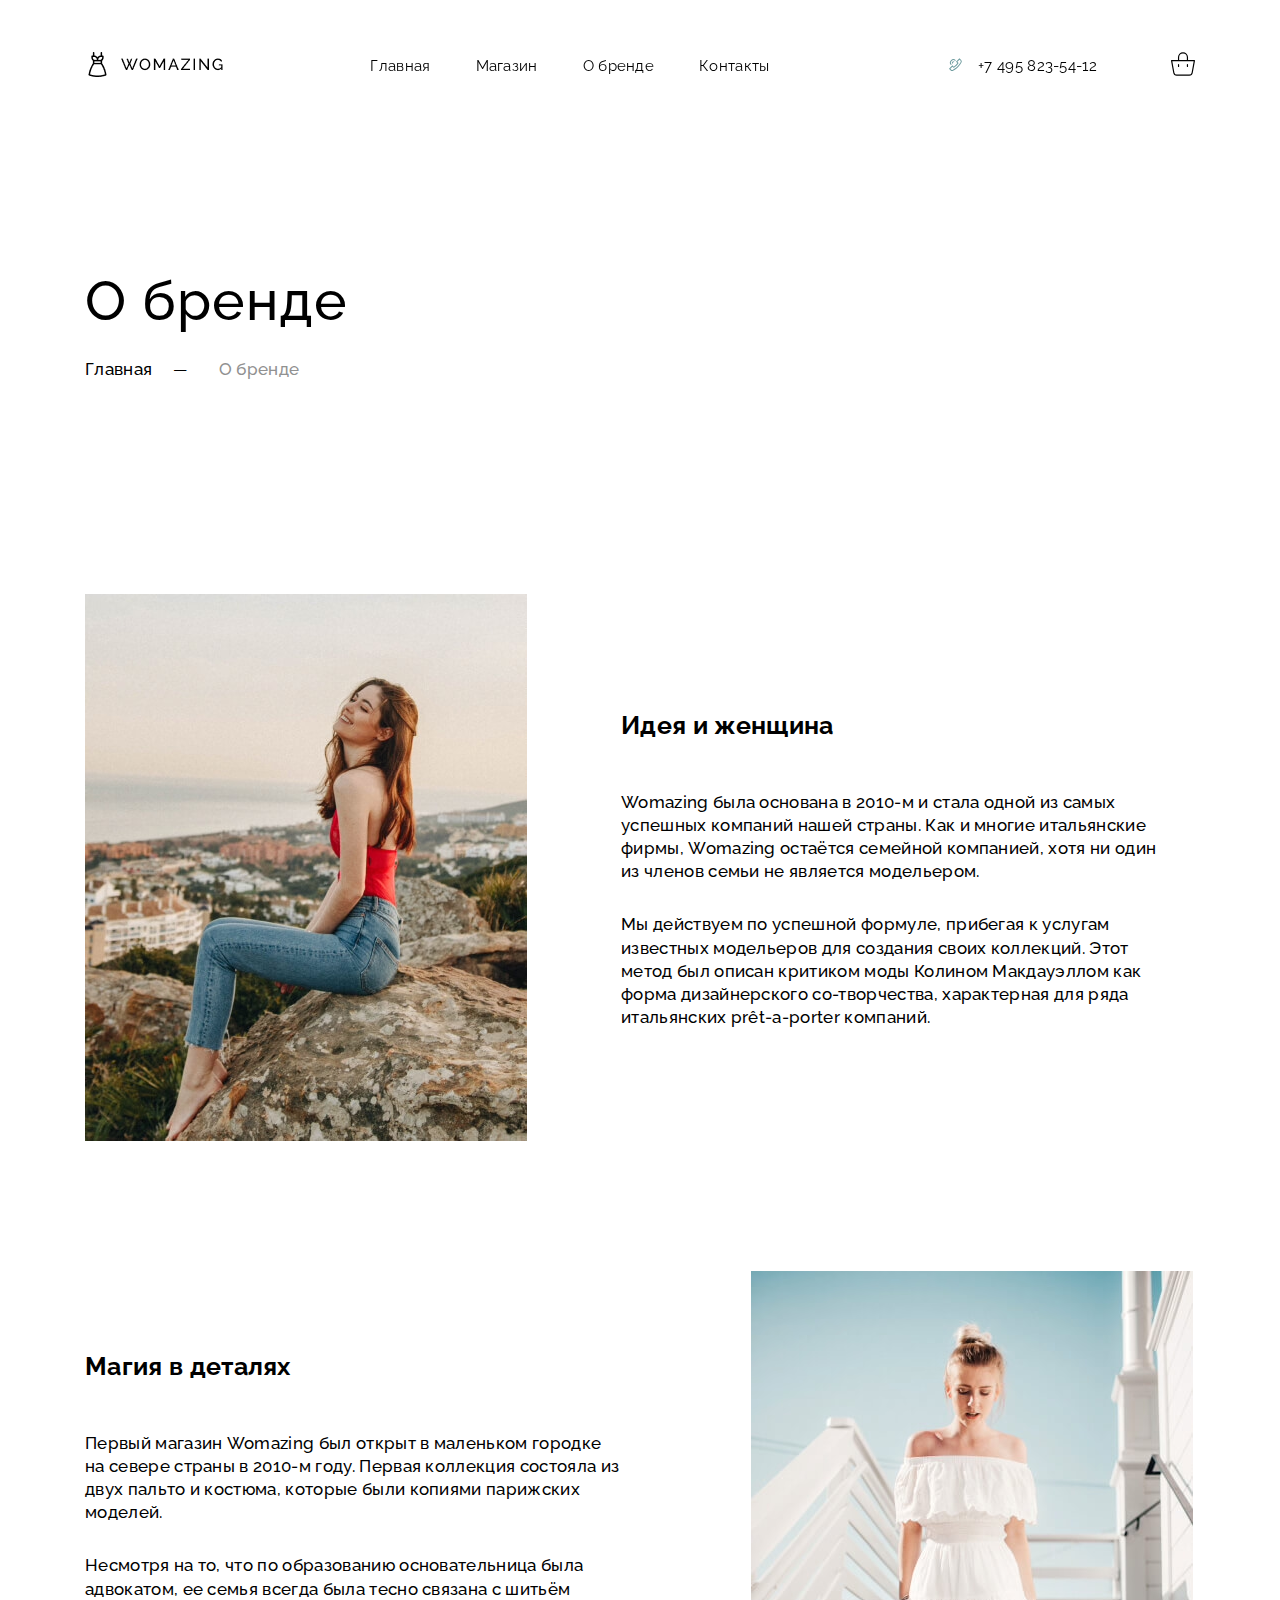
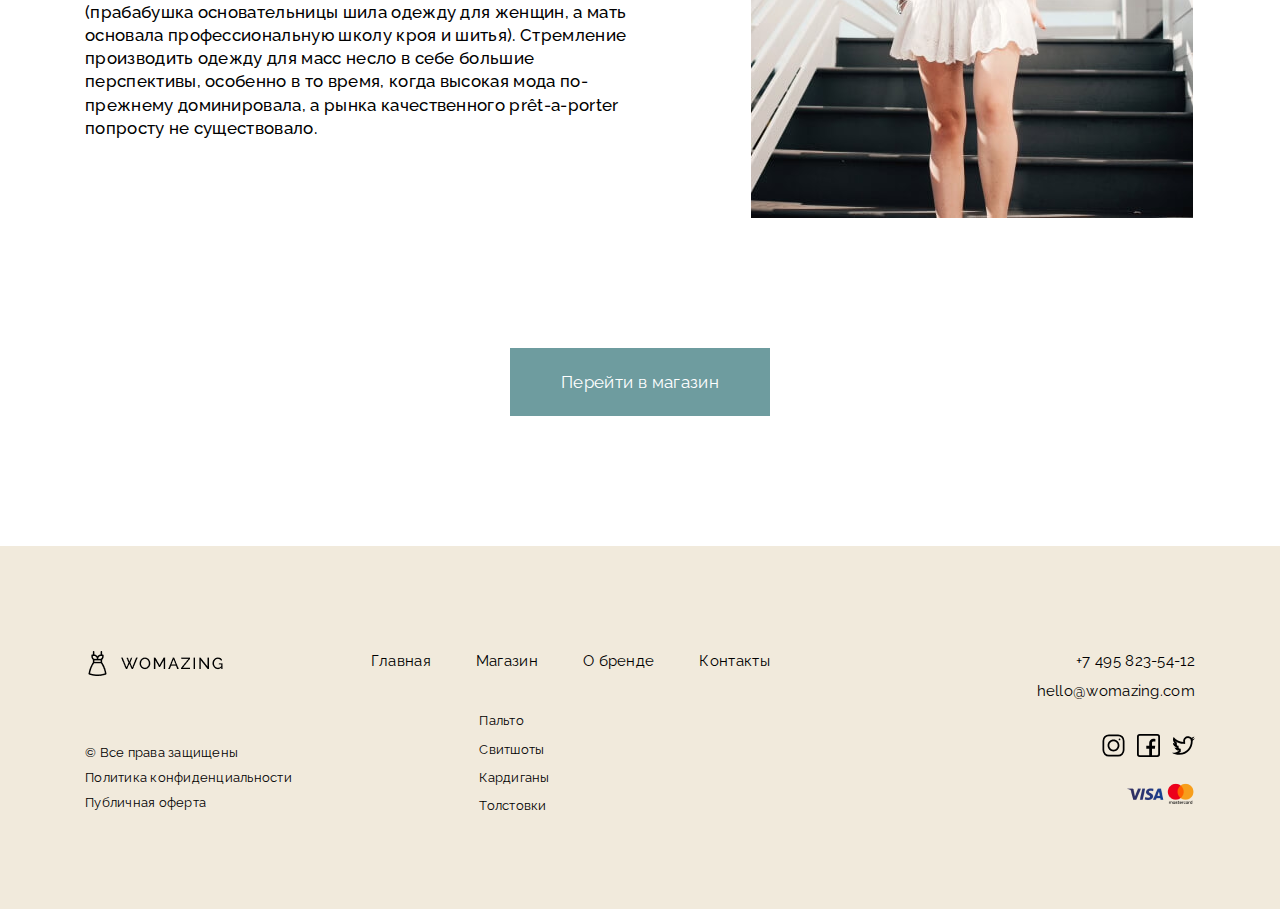
==== commit 3b81db4a: "path change" ====
--- a/app/brand.html
+++ b/app/brand.html
@@ -21,14 +21,14 @@
 
 <header class="header">
     <div class="container header__container">
-        <a href="#" class="logo header__logo">
+        <a href="index.html" class="logo header__logo">
             <img src="img/logo.png" alt="Logo" class="logo__img">
         </a>
         <nav class="header__nav nav__list">
-            <a class="header__item nav__item">Главная</a>
-            <a class="header__item nav__item">Магазин</a>
-            <a class="header__item nav__item">О бренде</a>
-            <a class="header__item nav__item">Контакты</a>
+            <a class="header__item nav__item" href="index.html">Главная</a>
+            <a class="header__item nav__item" href="store.html">Магазин</a>
+            <a class="header__item nav__item" href="brand.html">О бренде</a>
+            <a class="header__item nav__item" href="contacts.html">Контакты</a>
         </nav>
         <div class="header__link">
             <a class="header__link-contact" href="tel:+79827072202">
@@ -54,15 +54,15 @@
         <div class="brand-title__pagination">
             <ul class="brand-title__pagination-list">
                 <li class="brand-title__pagination-item">
-                    <a class="brand-title__pagination-link" href="">
+                    <a class="brand-title__pagination-link" href="index.html">
                         Главная
                     </a>
                     <span>—</span>
                 </li>
                 <li class="brand-title__pagination-item">
-                    <a class="brand-title__pagination-link brand-title__pagination-link--active" href="">
+                    <span class="brand-title__pagination-link brand-title__pagination-link--active">
                         О бренде
-                    </a>
+                    </span>
                 </li>
             </ul>
         </div>
@@ -161,27 +161,27 @@
                     <li class="footer__social-item">
                         <a href="#">
                             <svg class="footer__icon">
-                                <use xlink:href="../img/sprite.svg#instagram"></use>
+                                <use xlink:href="img/sprite.svg#instagram"></use>
                             </svg>
                         </a>
                     </li>
                     <li class="footer__social-item">
                         <a href="#">
                             <svg class="footer__icon">
-                                <use xlink:href="../img/sprite.svg#facebook"></use>
+                                <use xlink:href="img/sprite.svg#facebook"></use>
                             </svg>
                         </a>
                     </li>
                     <li class="footer__social-item">
                         <a href="#">
                             <svg class="footer__icon">
-                                <use xlink:href="../img/sprite.svg#twitter"></use>
+                                <use xlink:href="img/sprite.svg#twitter"></use>
                             </svg>
                         </a>
                     </li>
                 </ul>
                 <div class="footer__payment">
-                    <img src="../img/visa.png" alt="visa">
+                    <img src="img/visa.png" alt="visa">
                 </div>
             </div>
         </div>
--- a/app/css/main.css
+++ b/app/css/main.css
@@ -966,6 +966,15 @@
   -o-transition: 0.5s;
   transition: 0.5s;
   cursor: pointer;
+  display: -webkit-box;
+  display: -ms-flexbox;
+  display: flex;
+  -webkit-box-pack: center;
+  -ms-flex-pack: center;
+  justify-content: center;
+  -webkit-box-align: center;
+  -ms-flex-align: center;
+  align-items: center;
 }
 .gallery-gallery__background:hover::before {
   opacity: 0.65;
@@ -974,8 +983,11 @@
   transition: 0.5s;
 }
 .gallery-gallery__background-link {
-  width: 30px;
-  height: 30px;
+  position: absolute;
+  top: 0;
+  left: 0;
+  right: 0;
+  bottom: 0;
   display: block;
 }
 .gallery-gallery__image {
